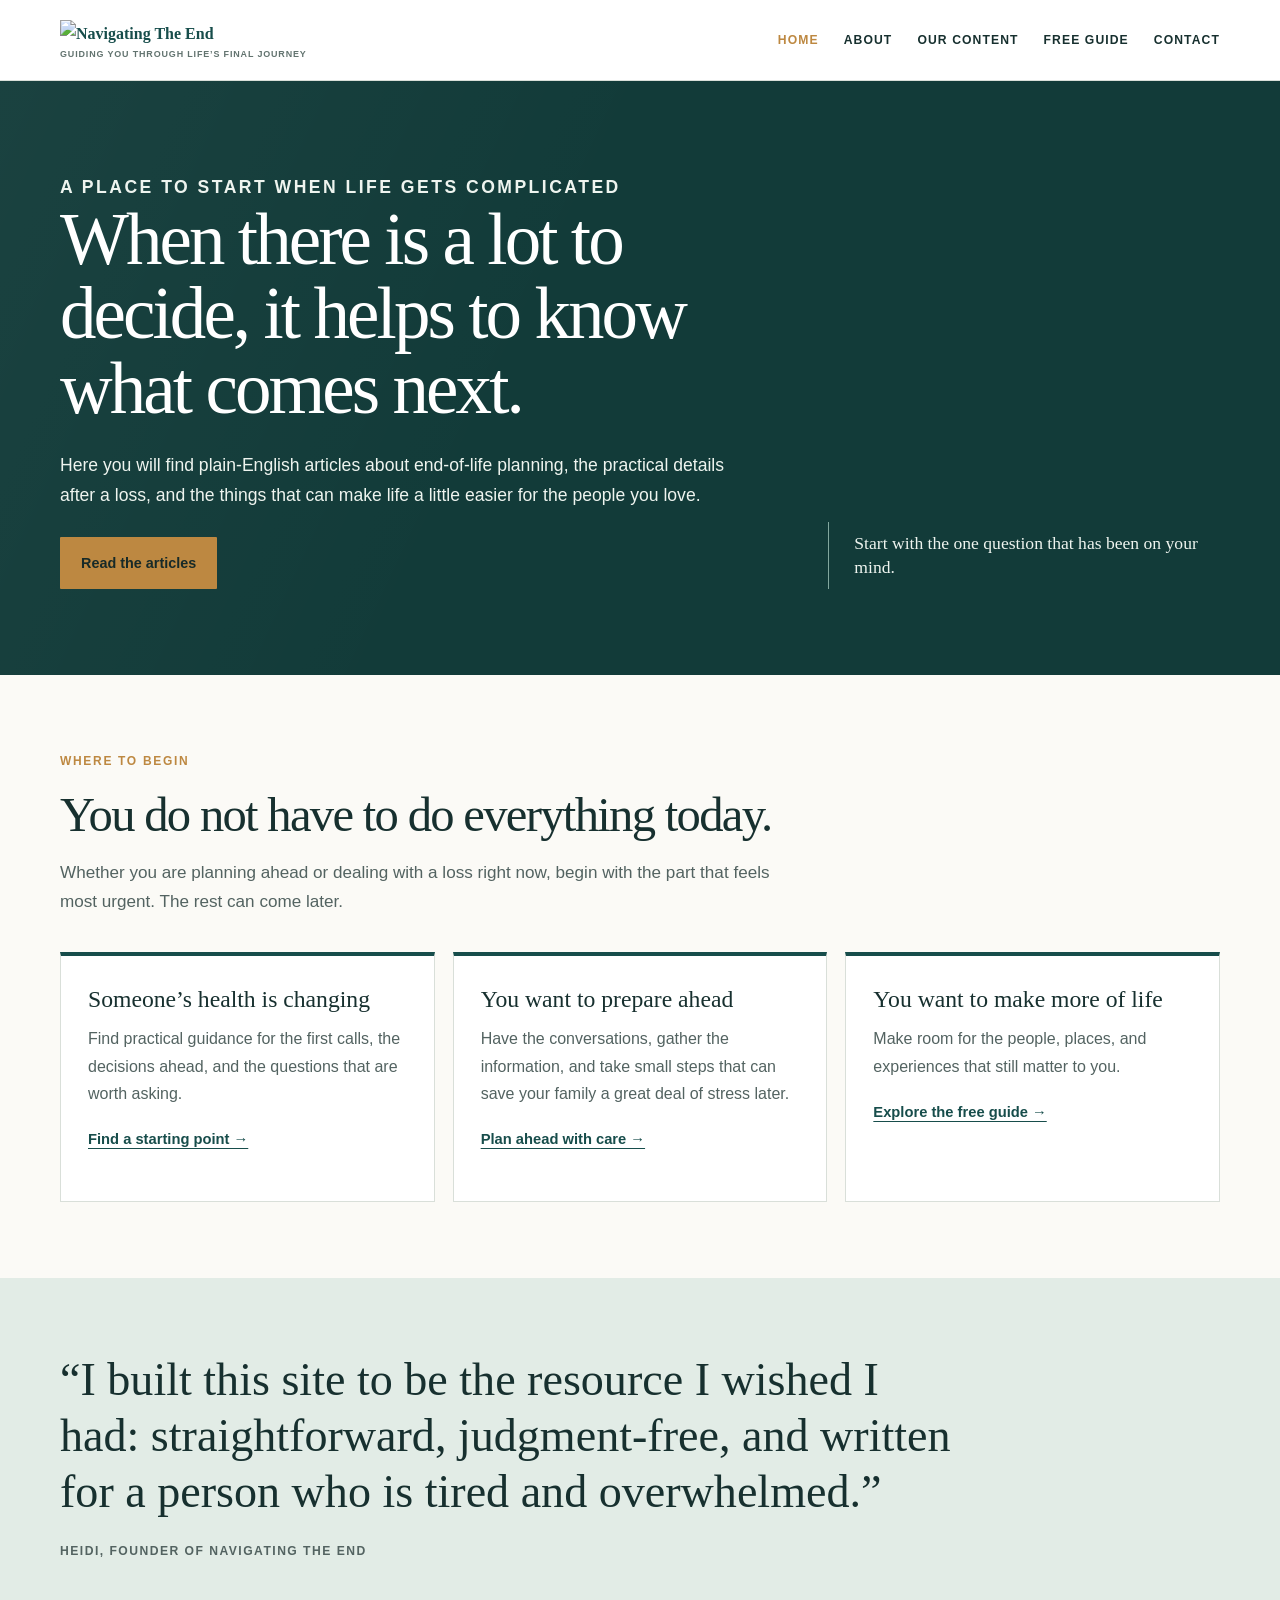
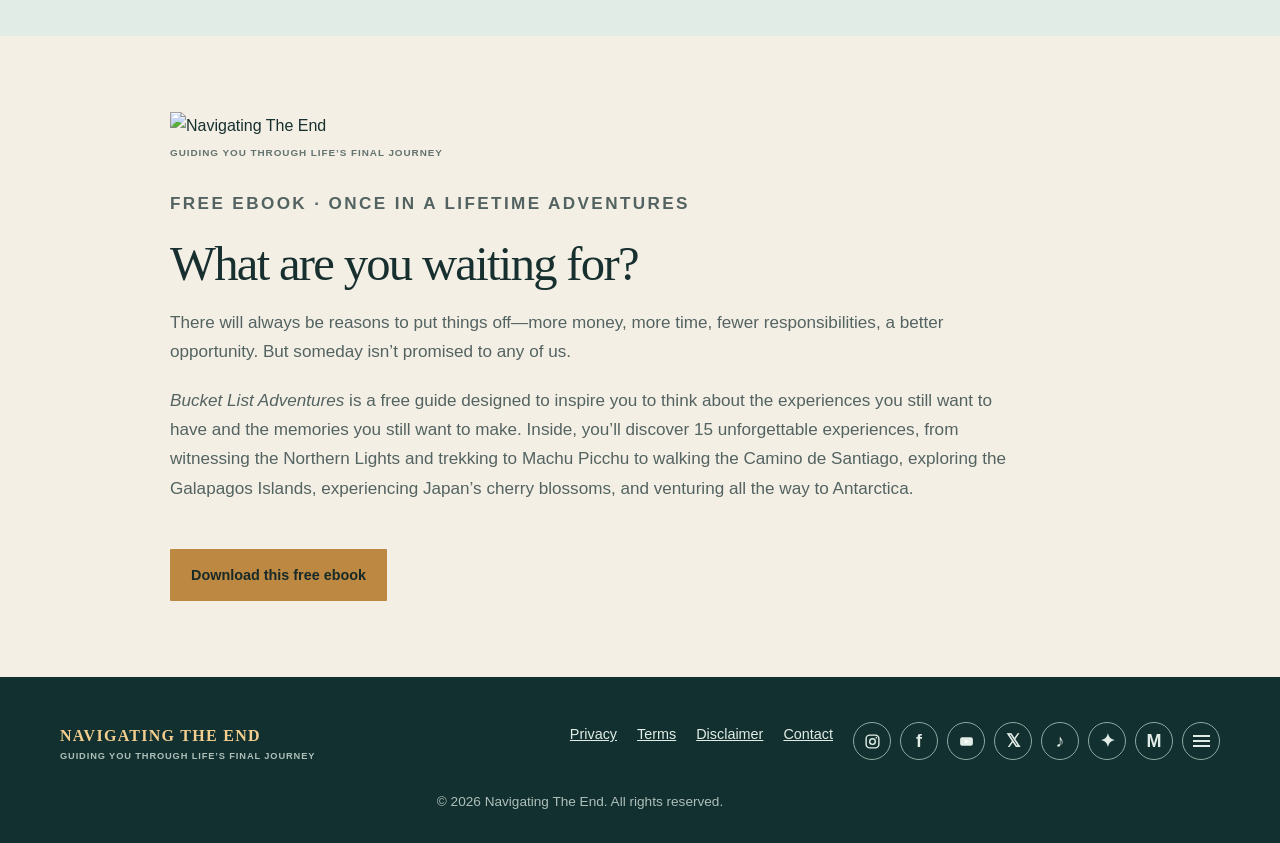
==== public/index.html @ 79384c03 "Add static website source files" ====
<!doctype html><html lang="en"><head><meta charset="utf-8"><meta name="viewport" content="width=device-width,initial-scale=1"><meta name="description" content="Clear, compassionate resources for end-of-life planning, life organization, and making the most of the time ahead."><title>Navigating The End | Clearer next steps</title><link rel="icon" type="image/svg+xml" href="data:image/svg+xml,%3Csvg xmlns='http://www.w3.org/2000/svg' viewBox='0 0 64 64'%3E%3Crect width='64' height='64' rx='12' fill='%23174d4b'/%3E%3Cpath d='M19 45V19h9l17 26V19' fill='none' stroke='%23f4ce8e' stroke-width='5'/%3E%3C/svg%3E"><link rel="stylesheet" href="style.css"></head><body><header class="site-header"><nav class="nav wrap" aria-label="Main navigation"><a class="brand" href="index.html">NAVIGATING THE END</a><div class="nav-links"><a aria-current="page" href="index.html">HOME</a><a href="about.html">ABOUT</a><a href="articles.html">OUR CONTENT</a><a href="guide.html">FREE GUIDE</a><a href="contact.html">CONTACT</a></div></nav></header><main><section class="hero"><div class="wrap hero-grid"><div><p class="eyebrow">A practical companion for difficult moments</p><h1>Clearer next steps when life feels overwhelming.</h1><p>Navigating The End offers plain-language resources for planning ahead, handling the practical details after a loss, and making the most of the life you have now.</p><a class="button" href="articles.html">Explore our resources</a></div><p class="hero-note">You do not have to figure it all out at once. Start with one next step.</p></div></section><section class="section"><div class="wrap"><p class="eyebrow">Start where you are</p><h2>Guidance for the questions nobody wants to need.</h2><p class="lead">From end-of-life arrangements and family conversations to simplifying your space and pursuing meaningful experiences, these resources are written for real life—not for experts.</p><div class="path-grid"><article class="path"><h3>When a death is near or has happened</h3><p>Understand the decisions, paperwork, timing, and questions that can make an already difficult moment feel more manageable.</p><a href="articles.html#funeral">Read practical guidance →</a></article><article class="path"><h3>Prepare with care</h3><p>Make room for important conversations, organize what matters, and reduce the burden on the people you love.</p><a href="about.html">Learn why preparation matters →</a></article><article class="path"><h3>Live the life ahead of you</h3><p>Make a bucket list that is about more than destinations: connection, curiosity, courage, and memories worth making.</p><a href="guide.html">Explore the free guide →</a></article></div></div></section><section class="quote"><div class="wrap"><blockquote>“Preparation is an act of love. It is one of the kindest things you can do for the people who will be left figuring things out.”</blockquote><cite>Navigating The End</cite></div></section><section class="section alt"><div class="wrap guide"><div class="guide-card"><span>Free ebook</span><strong>Once in a Lifetime Adventures</strong></div><div><p class="eyebrow">There is still time</p><h2>What are you waiting for?</h2><p>Bucket List Adventures is a free guide to the experiences you still want to have and the memories you still want to make—from big adventures to the smaller, deeply personal things that make you feel alive.</p><a class="button" href="guide.html">Discover the guide</a></div></div></section></main><footer class="site-footer"><div class="wrap footer-grid"><a class="brand" href="index.html" style="color:#f4ce8e">NAVIGATING THE END</a><div class="footer-links"><a href="privacy.html">Privacy Policy</a><a href="terms.html">Terms &amp; Conditions</a><a href="disclaimer.html">Disclaimer</a><a href="contact.html">Contact</a></div></div><div class="wrap copyright">© <span data-year></span> Navigating The End. All rights reserved.</div></footer><script src="script.js"></script></body></html>
---- public/style.css ----
:root{--ink:#17302f;--muted:#536361;--paper:#fbfaf6;--white:#fff;--line:#d9dfd9;--forest:#174d4b;--forest-deep:#123b39;--sage:#e2ece6;--gold:#bd8841;--sand:#f4efe5;--max:1160px}*{box-sizing:border-box}html{scroll-behavior:smooth}body{margin:0;background:var(--paper);color:var(--ink);font-family:Arial,Helvetica,sans-serif;font-size:16px;line-height:1.7}a{color:inherit}a:focus-visible,button:focus-visible{outline:3px solid var(--gold);outline-offset:3px}.wrap{width:min(var(--max),calc(100% - 48px));margin:auto}.site-header{position:sticky;top:0;z-index:10;background:rgba(255,255,255,.97);border-bottom:1px solid var(--line)}.nav{min-height:80px;display:flex;align-items:center;justify-content:space-between;gap:28px}.brand{text-decoration:none;font-family:Georgia,serif;font-size:1rem;font-weight:bold;letter-spacing:.08em;color:var(--forest)}.nav-links{display:flex;align-items:center;gap:25px;flex-wrap:wrap}.nav-links a{font-size:.76rem;font-weight:bold;letter-spacing:.09em;text-decoration:none}.nav-links a:hover,.nav-links a[aria-current=page]{color:var(--gold)}.hero{position:relative;padding:92px 0 86px;background:var(--forest-deep);color:#fff;overflow:hidden}.hero:before{position:absolute;inset:0;background:linear-gradient(115deg,rgba(255,255,255,.035),transparent 43%);content:""}.hero-grid{position:relative;display:grid;grid-template-columns:minmax(0,1.28fr) minmax(230px,.72fr);gap:72px;align-items:end}.eyebrow{margin:0 0 17px;color:var(--gold);font-size:.75rem;font-weight:bold;letter-spacing:.14em;text-transform:uppercase}.hero h1{max-width:810px;margin:0 0 25px;font:clamp(2.7rem,5.7vw,5.05rem)/1.02 Georgia,serif;letter-spacing:-.04em}.hero p{max-width:670px;margin:0;color:#eef4ef;font-size:1.1rem}.hero-note{max-width:315px;padding:10px 0 10px 25px;border-left:1px solid #82a79e;color:#f8faf6;font:1.32rem/1.35 Georgia,serif}.button{display:inline-flex;align-items:center;justify-content:center;margin-top:26px;padding:13px 20px;border:1px solid transparent;border-radius:1px;background:var(--gold);color:#172a28!important;font-size:.9rem;font-weight:bold;text-decoration:none}.button:hover{background:#d4a559}.section{padding:76px 0}.section.alt{background:var(--sand)}.section h2,.legal h1{margin:0 0 16px;font:clamp(2rem,3.8vw,3.18rem)/1.1 Georgia,serif;letter-spacing:-.035em}.lead{max-width:735px;margin:0 0 35px;color:var(--muted);font-size:1.07rem}.path-grid{display:grid;grid-template-columns:repeat(3,1fr);gap:18px}.path{min-height:250px;padding:29px 27px 26px;border:1px solid var(--line);border-top:4px solid var(--forest);background:var(--white)}.path h3{margin:0 0 12px;font:1.48rem/1.22 Georgia,serif}.path p{margin:0;color:var(--muted)}.path a{display:inline-block;margin-top:20px;color:var(--forest);font-size:.92rem;font-weight:bold;text-underline-offset:4px}.quote{padding:74px 0;background:var(--sage)}.quote blockquote{max-width:900px;margin:0;font:clamp(1.7rem,3.6vw,3rem)/1.22 Georgia,serif}.quote cite{display:block;margin-top:21px;color:var(--muted);font-size:.76rem;font-style:normal;font-weight:bold;letter-spacing:.12em;text-transform:uppercase}.guide{display:grid;grid-template-columns:minmax(260px,.72fr) minmax(0,1fr);gap:58px;align-items:stretch}.guide-card{display:flex;min-height:360px;padding:35px;color:#fff;background:var(--forest);flex-direction:column;justify-content:flex-end}.guide-card span{color:#f2cc8f;font-size:.74rem;font-weight:bold;letter-spacing:.13em;text-transform:uppercase}.guide-card strong{margin-top:13px;font:2.35rem/1.08 Georgia,serif}.guide p{margin:0 0 20px;color:var(--muted);font-size:1.03rem}.guide h2{margin-top:0}.page-head{padding:65px 0 54px;background:var(--sage)}.page-head h1{margin:0;font:clamp(2.7rem,5vw,4.3rem)/1 Georgia,serif;letter-spacing:-.04em}.page-head p{max-width:690px;margin:15px 0 0;color:#425955;font-size:1.06rem}.prose{max-width:800px}.prose h2{margin:51px 0 15px;font:2rem/1.15 Georgia,serif}.prose h3{margin:29px 0 9px;font:1.32rem/1.25 Georgia,serif}.prose p,.prose li{color:#334542}.prose ul{padding-left:23px}.note{margin:29px 0;padding:18px 21px;border-left:4px solid var(--gold);background:#fff8e9}.article-grid{display:grid;grid-template-columns:repeat(2,1fr);gap:18px}.article-card{display:flex;min-height:245px;padding:28px;border:1px solid var(--line);background:#fff;flex-direction:column}.article-card .tag{color:var(--forest);font-size:.72rem;font-weight:bold;letter-spacing:.12em;text-transform:uppercase}.article-card h2{margin:12px 0;font:1.68rem/1.16 Georgia,serif}.article-card p{margin:0;color:var(--muted)}.article-card a{margin-top:auto;padding-top:20px;color:var(--forest);font-size:.92rem;font-weight:bold}.article-full{margin-top:50px;padding-top:46px;border-top:1px solid var(--line)}.article-full:first-of-type{margin-top:0}.article-full h2{font:2.3rem/1.12 Georgia,serif}.article-full h3{font:1.48rem/1.2 Georgia,serif}.table-wrap{overflow:auto}.article-full table{width:100%;border-collapse:collapse;font-size:.92rem}.article-full th,.article-full td{padding:12px;border:1px solid var(--line);text-align:left;vertical-align:top}.article-full th{background:var(--sage)}.legal{max-width:850px}.legal h2{margin:39px 0 10px;font:1.7rem Georgia,serif}.legal h3{margin:26px 0 6px;font:1.1rem Arial,sans-serif}.last-updated{color:var(--muted);font-size:.82rem;font-weight:bold;letter-spacing:.09em;text-transform:uppercase}.contact-box{max-width:720px;padding:37px;border:1px solid var(--line);background:#fff}.site-footer{padding:45px 0 30px;background:#12302f;color:#e2ece6}.footer-grid{display:flex;align-items:flex-start;justify-content:space-between;gap:30px}.footer-links{display:flex;flex-wrap:wrap;gap:12px 20px}.footer-links a{color:#e2ece6;font-size:.9rem}.copyright{margin:27px 0 0;color:#aebfba;font-size:.85rem;text-align:center}@media(max-width:820px){.wrap{width:min(var(--max),calc(100% - 32px))}.site-header{position:static}.nav{min-height:unset;padding:15px 0;align-items:flex-start;flex-direction:column;gap:10px}.nav-links{gap:11px 17px}.hero{padding:66px 0}.hero-grid,.guide{grid-template-columns:1fr;gap:28px}.hero-note{max-width:none}.path-grid,.article-grid{grid-template-columns:1fr}.section{padding:57px 0}.guide-card{min-height:250px}.footer-grid{flex-direction:column}}
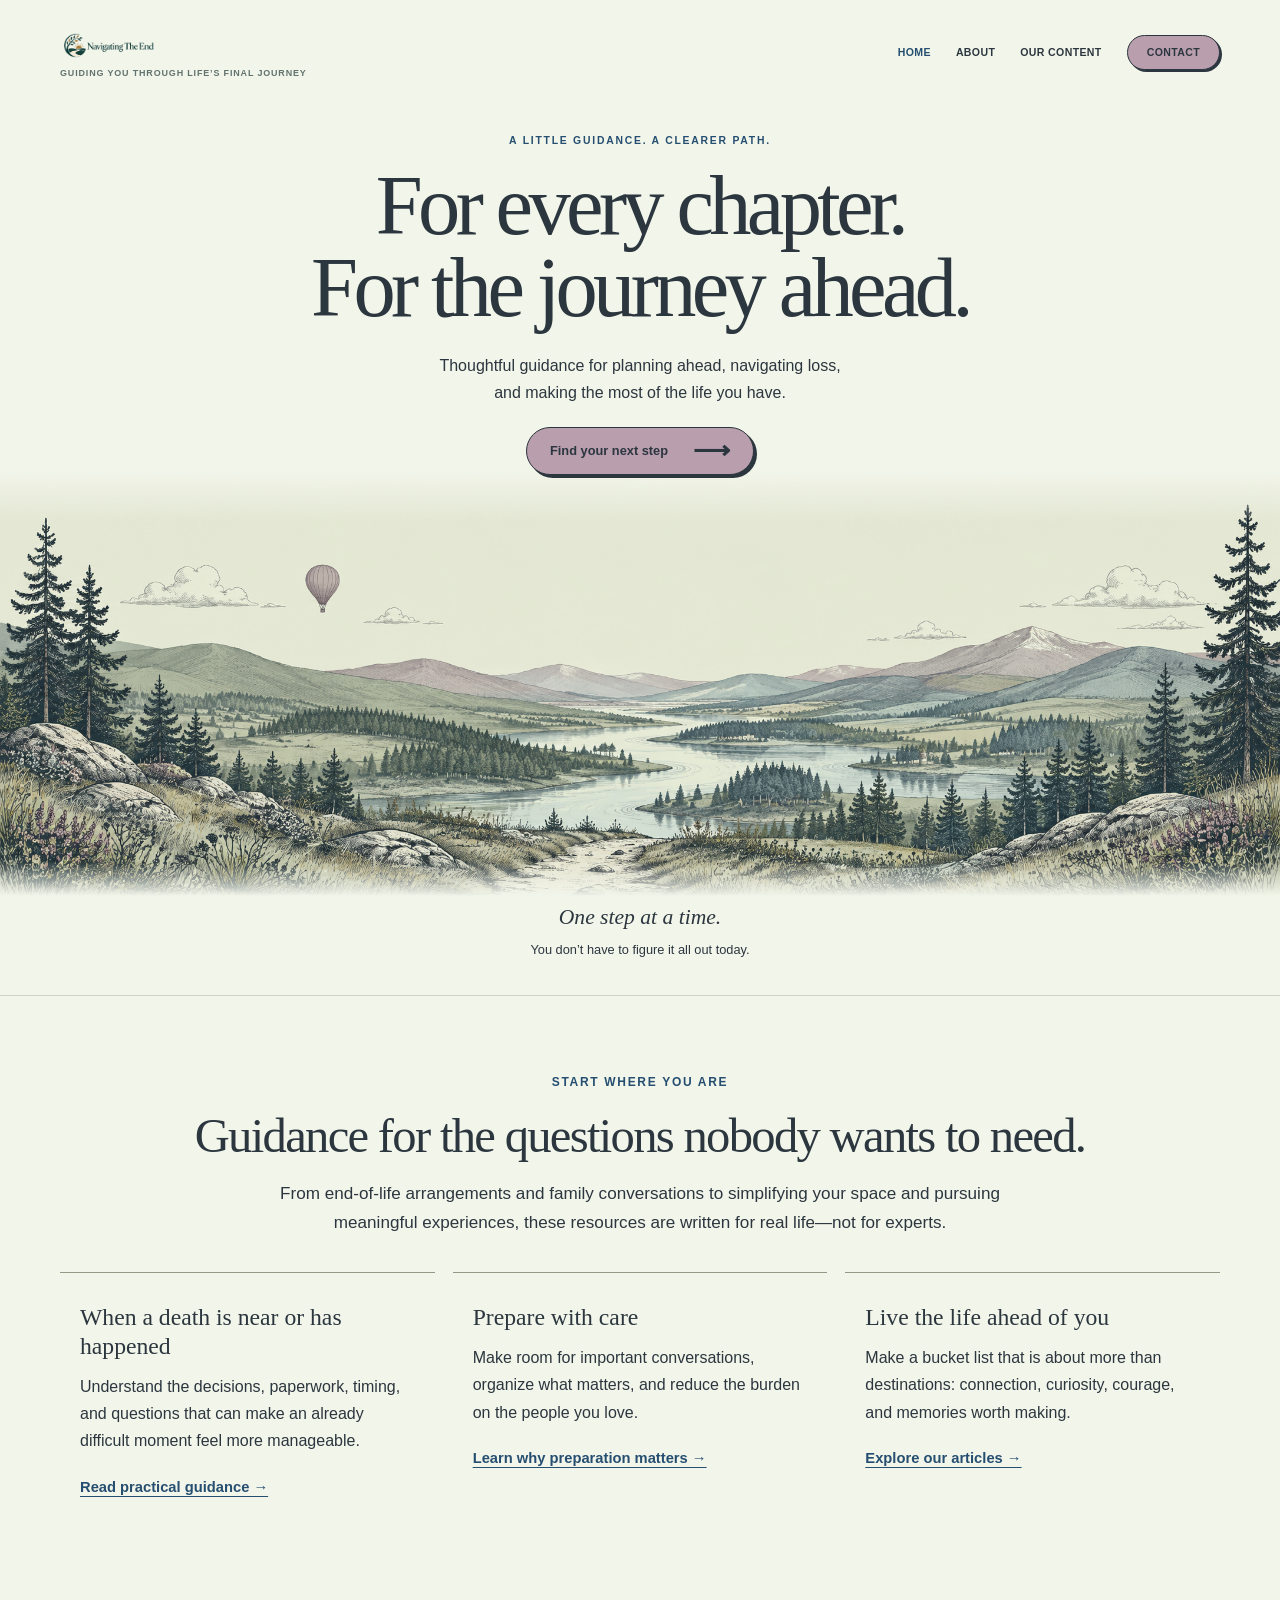
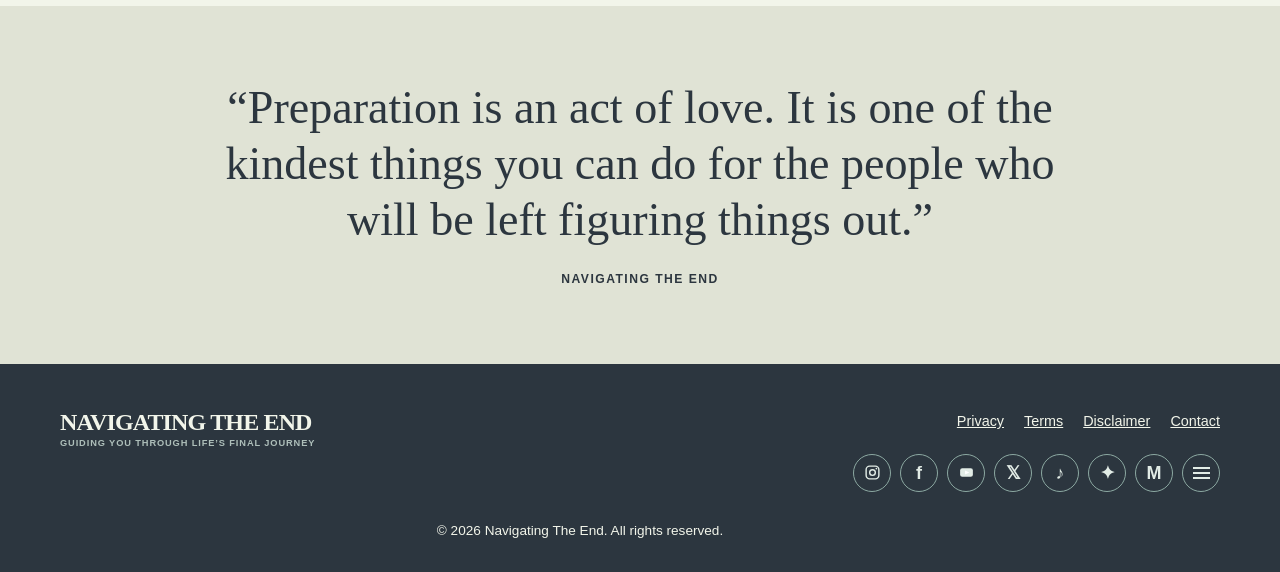
==== commit 3857bdd4: "Refresh site branding, illustrations, articles, and contact details" ====
--- a/public/index.html
+++ b/public/index.html
@@ -1 +1 @@
-<!doctype html><html lang="en"><head><meta charset="utf-8"><meta name="viewport" content="width=device-width,initial-scale=1"><meta name="description" content="Clear, compassionate resources for end-of-life planning, life organization, and making the most of the time ahead."><title>Navigating The End | Clearer next steps</title><link rel="icon" type="image/svg+xml" href="data:image/svg+xml,%3Csvg xmlns='http://www.w3.org/2000/svg' viewBox='0 0 64 64'%3E%3Crect width='64' height='64' rx='12' fill='%23174d4b'/%3E%3Cpath d='M19 45V19h9l17 26V19' fill='none' stroke='%23f4ce8e' stroke-width='5'/%3E%3C/svg%3E"><link rel="stylesheet" href="style.css"></head><body><header class="site-header"><nav class="nav wrap" aria-label="Main navigation"><a class="brand" href="index.html">NAVIGATING THE END</a><div class="nav-links"><a aria-current="page" href="index.html">HOME</a><a href="about.html">ABOUT</a><a href="articles.html">OUR CONTENT</a><a href="guide.html">FREE GUIDE</a><a href="contact.html">CONTACT</a></div></nav></header><main><section class="hero"><div class="wrap hero-grid"><div><p class="eyebrow">A practical companion for difficult moments</p><h1>Clearer next steps when life feels overwhelming.</h1><p>Navigating The End offers plain-language resources for planning ahead, handling the practical details after a loss, and making the most of the life you have now.</p><a class="button" href="articles.html">Explore our resources</a></div><p class="hero-note">You do not have to figure it all out at once. Start with one next step.</p></div></section><section class="section"><div class="wrap"><p class="eyebrow">Start where you are</p><h2>Guidance for the questions nobody wants to need.</h2><p class="lead">From end-of-life arrangements and family conversations to simplifying your space and pursuing meaningful experiences, these resources are written for real life—not for experts.</p><div class="path-grid"><article class="path"><h3>When a death is near or has happened</h3><p>Understand the decisions, paperwork, timing, and questions that can make an already difficult moment feel more manageable.</p><a href="articles.html#funeral">Read practical guidance →</a></article><article class="path"><h3>Prepare with care</h3><p>Make room for important conversations, organize what matters, and reduce the burden on the people you love.</p><a href="about.html">Learn why preparation matters →</a></article><article class="path"><h3>Live the life ahead of you</h3><p>Make a bucket list that is about more than destinations: connection, curiosity, courage, and memories worth making.</p><a href="guide.html">Explore the free guide →</a></article></div></div></section><section class="quote"><div class="wrap"><blockquote>“Preparation is an act of love. It is one of the kindest things you can do for the people who will be left figuring things out.”</blockquote><cite>Navigating The End</cite></div></section><section class="section alt"><div class="wrap guide"><div class="guide-card"><span>Free ebook</span><strong>Once in a Lifetime Adventures</strong></div><div><p class="eyebrow">There is still time</p><h2>What are you waiting for?</h2><p>Bucket List Adventures is a free guide to the experiences you still want to have and the memories you still want to make—from big adventures to the smaller, deeply personal things that make you feel alive.</p><a class="button" href="guide.html">Discover the guide</a></div></div></section></main><footer class="site-footer"><div class="wrap footer-grid"><a class="brand" href="index.html" style="color:#f4ce8e">NAVIGATING THE END</a><div class="footer-links"><a href="privacy.html">Privacy Policy</a><a href="terms.html">Terms &amp; Conditions</a><a href="disclaimer.html">Disclaimer</a><a href="contact.html">Contact</a></div></div><div class="wrap copyright">© <span data-year></span> Navigating The End. All rights reserved.</div></footer><script src="script.js"></script></body></html>
+<!doctype html><html lang="en"><head><meta charset="utf-8"><meta name="viewport" content="width=device-width,initial-scale=1"><meta name="description" content="Clear, compassionate resources for end-of-life planning, life organization, and making the most of the time ahead."><title>Navigating The End | Clearer next steps</title><link rel="icon" type="image/svg+xml" href="data:image/svg+xml,%3Csvg xmlns='http://www.w3.org/2000/svg' viewBox='0 0 64 64'%3E%3Crect width='64' height='64' rx='12' fill='%23254e70'/%3E%3Cpath d='M19 45V19h9l17 26V19' fill='none' stroke='%23f2f5ea' stroke-width='5'/%3E%3C/svg%3E"><link rel="stylesheet" href="style.css?v=landscape"></head><body class="home"><header class="site-header"><nav class="nav wrap" aria-label="Main navigation"><a class="brand" href="index.html"><span>Navigating the End</span><small>GUIDANCE FOR THE JOURNEY AHEAD</small></a><div class="nav-links"><a aria-current="page" href="index.html">HOME</a><a href="about.html">ABOUT</a><a href="articles.html">OUR CONTENT</a><a href="contact.html">CONTACT</a></div></nav></header><main><section class="journey-hero"><div class="journey-copy"><p class="eyebrow">A little guidance. A clearer path.</p><h1>For every chapter.<br>For the journey ahead.</h1><p>Thoughtful guidance for planning ahead, navigating loss,<br class="desktop-break"> and making the most of the life you have.</p><a class="button" href="articles.html">Find your next step <span aria-hidden="true">⟶</span></a></div><img class="journey-landscape" src="assets/journey-landscape.png" alt="An illustrated river winds through peaceful hills and pine trees beneath a small hot air balloon."><div class="journey-caption"><span>One step at a time.</span><p>You don’t have to figure it all out today.</p></div></section><section class="section"><div class="wrap"><p class="eyebrow">Start where you are</p><h2>Guidance for the questions nobody wants to need.</h2><p class="lead">From end-of-life arrangements and family conversations to simplifying your space and pursuing meaningful experiences, these resources are written for real life—not for experts.</p><div class="path-grid"><article class="path"><h3>When a death is near or has happened</h3><p>Understand the decisions, paperwork, timing, and questions that can make an already difficult moment feel more manageable.</p><a href="articles.html">Read practical guidance →</a></article><article class="path"><h3>Prepare with care</h3><p>Make room for important conversations, organize what matters, and reduce the burden on the people you love.</p><a href="about.html">Learn why preparation matters →</a></article><article class="path"><h3>Live the life ahead of you</h3><p>Make a bucket list that is about more than destinations: connection, curiosity, courage, and memories worth making.</p><a href="articles.html">Explore our articles →</a></article></div></div></section><section class="quote"><div class="wrap"><blockquote>“Preparation is an act of love. It is one of the kindest things you can do for the people who will be left figuring things out.”</blockquote><cite>Navigating The End</cite></div></section></main><footer class="site-footer"><div class="wrap footer-grid"><a class="brand" href="index.html" >NAVIGATING THE END</a><div class="footer-links"><a href="privacy.html">Privacy Policy</a><a href="terms.html">Terms &amp; Conditions</a><a href="disclaimer.html">Disclaimer</a><a href="contact.html">Contact</a></div></div><div class="wrap copyright">© <span data-year></span> Navigating The End. All rights reserved.</div></footer><script src="script.js"></script></body></html>
--- a/public/style.css
+++ b/public/style.css
@@ -1 +1,29 @@
-:root{--ink:#17302f;--muted:#536361;--paper:#fbfaf6;--white:#fff;--line:#d9dfd9;--forest:#174d4b;--forest-deep:#123b39;--sage:#e2ece6;--gold:#bd8841;--sand:#f4efe5;--max:1160px}*{box-sizing:border-box}html{scroll-behavior:smooth}body{margin:0;background:var(--paper);color:var(--ink);font-family:Arial,Helvetica,sans-serif;font-size:16px;line-height:1.7}a{color:inherit}a:focus-visible,button:focus-visible{outline:3px solid var(--gold);outline-offset:3px}.wrap{width:min(var(--max),calc(100% - 48px));margin:auto}.site-header{position:sticky;top:0;z-index:10;background:rgba(255,255,255,.97);border-bottom:1px solid var(--line)}.nav{min-height:80px;display:flex;align-items:center;justify-content:space-between;gap:28px}.brand{text-decoration:none;font-family:Georgia,serif;font-size:1rem;font-weight:bold;letter-spacing:.08em;color:var(--forest)}.nav-links{display:flex;align-items:center;gap:25px;flex-wrap:wrap}.nav-links a{font-size:.76rem;font-weight:bold;letter-spacing:.09em;text-decoration:none}.nav-links a:hover,.nav-links a[aria-current=page]{color:var(--gold)}.hero{position:relative;padding:92px 0 86px;background:var(--forest-deep);color:#fff;overflow:hidden}.hero:before{position:absolute;inset:0;background:linear-gradient(115deg,rgba(255,255,255,.035),transparent 43%);content:""}.hero-grid{position:relative;display:grid;grid-template-columns:minmax(0,1.28fr) minmax(230px,.72fr);gap:72px;align-items:end}.eyebrow{margin:0 0 17px;color:var(--gold);font-size:.75rem;font-weight:bold;letter-spacing:.14em;text-transform:uppercase}.hero h1{max-width:810px;margin:0 0 25px;font:clamp(2.7rem,5.7vw,5.05rem)/1.02 Georgia,serif;letter-spacing:-.04em}.hero p{max-width:670px;margin:0;color:#eef4ef;font-size:1.1rem}.hero-note{max-width:315px;padding:10px 0 10px 25px;border-left:1px solid #82a79e;color:#f8faf6;font:1.32rem/1.35 Georgia,serif}.button{display:inline-flex;align-items:center;justify-content:center;margin-top:26px;padding:13px 20px;border:1px solid transparent;border-radius:1px;background:var(--gold);color:#172a28!important;font-size:.9rem;font-weight:bold;text-decoration:none}.button:hover{background:#d4a559}.section{padding:76px 0}.section.alt{background:var(--sand)}.section h2,.legal h1{margin:0 0 16px;font:clamp(2rem,3.8vw,3.18rem)/1.1 Georgia,serif;letter-spacing:-.035em}.lead{max-width:735px;margin:0 0 35px;color:var(--muted);font-size:1.07rem}.path-grid{display:grid;grid-template-columns:repeat(3,1fr);gap:18px}.path{min-height:250px;padding:29px 27px 26px;border:1px solid var(--line);border-top:4px solid var(--forest);background:var(--white)}.path h3{margin:0 0 12px;font:1.48rem/1.22 Georgia,serif}.path p{margin:0;color:var(--muted)}.path a{display:inline-block;margin-top:20px;color:var(--forest);font-size:.92rem;font-weight:bold;text-underline-offset:4px}.quote{padding:74px 0;background:var(--sage)}.quote blockquote{max-width:900px;margin:0;font:clamp(1.7rem,3.6vw,3rem)/1.22 Georgia,serif}.quote cite{display:block;margin-top:21px;color:var(--muted);font-size:.76rem;font-style:normal;font-weight:bold;letter-spacing:.12em;text-transform:uppercase}.guide{display:grid;grid-template-columns:minmax(260px,.72fr) minmax(0,1fr);gap:58px;align-items:stretch}.guide-card{display:flex;min-height:360px;padding:35px;color:#fff;background:var(--forest);flex-direction:column;justify-content:flex-end}.guide-card span{color:#f2cc8f;font-size:.74rem;font-weight:bold;letter-spacing:.13em;text-transform:uppercase}.guide-card strong{margin-top:13px;font:2.35rem/1.08 Georgia,serif}.guide p{margin:0 0 20px;color:var(--muted);font-size:1.03rem}.guide h2{margin-top:0}.page-head{padding:65px 0 54px;background:var(--sage)}.page-head h1{margin:0;font:clamp(2.7rem,5vw,4.3rem)/1 Georgia,serif;letter-spacing:-.04em}.page-head p{max-width:690px;margin:15px 0 0;color:#425955;font-size:1.06rem}.prose{max-width:800px}.prose h2{margin:51px 0 15px;font:2rem/1.15 Georgia,serif}.prose h3{margin:29px 0 9px;font:1.32rem/1.25 Georgia,serif}.prose p,.prose li{color:#334542}.prose ul{padding-left:23px}.note{margin:29px 0;padding:18px 21px;border-left:4px solid var(--gold);background:#fff8e9}.article-grid{display:grid;grid-template-columns:repeat(2,1fr);gap:18px}.article-card{display:flex;min-height:245px;padding:28px;border:1px solid var(--line);background:#fff;flex-direction:column}.article-card .tag{color:var(--forest);font-size:.72rem;font-weight:bold;letter-spacing:.12em;text-transform:uppercase}.article-card h2{margin:12px 0;font:1.68rem/1.16 Georgia,serif}.article-card p{margin:0;color:var(--muted)}.article-card a{margin-top:auto;padding-top:20px;color:var(--forest);font-size:.92rem;font-weight:bold}.article-full{margin-top:50px;padding-top:46px;border-top:1px solid var(--line)}.article-full:first-of-type{margin-top:0}.article-full h2{font:2.3rem/1.12 Georgia,serif}.article-full h3{font:1.48rem/1.2 Georgia,serif}.table-wrap{overflow:auto}.article-full table{width:100%;border-collapse:collapse;font-size:.92rem}.article-full th,.article-full td{padding:12px;border:1px solid var(--line);text-align:left;vertical-align:top}.article-full th{background:var(--sage)}.legal{max-width:850px}.legal h2{margin:39px 0 10px;font:1.7rem Georgia,serif}.legal h3{margin:26px 0 6px;font:1.1rem Arial,sans-serif}.last-updated{color:var(--muted);font-size:.82rem;font-weight:bold;letter-spacing:.09em;text-transform:uppercase}.contact-box{max-width:720px;padding:37px;border:1px solid var(--line);background:#fff}.site-footer{padding:45px 0 30px;background:#12302f;color:#e2ece6}.footer-grid{display:flex;align-items:flex-start;justify-content:space-between;gap:30px}.footer-links{display:flex;flex-wrap:wrap;gap:12px 20px}.footer-links a{color:#e2ece6;font-size:.9rem}.copyright{margin:27px 0 0;color:#aebfba;font-size:.85rem;text-align:center}@media(max-width:820px){.wrap{width:min(var(--max),calc(100% - 32px))}.site-header{position:static}.nav{min-height:unset;padding:15px 0;align-items:flex-start;flex-direction:column;gap:10px}.nav-links{gap:11px 17px}.hero{padding:66px 0}.hero-grid,.guide{grid-template-columns:1fr;gap:28px}.hero-note{max-width:none}.path-grid,.article-grid{grid-template-columns:1fr}.section{padding:57px 0}.guide-card{min-height:250px}.footer-grid{flex-direction:column}}
+:root{--ink:#2c363f;--muted:#2c363f;--paper:#f2f5ea;--white:#fff;--line:#959a84;--forest:#254e70;--forest-deep:#254e70;--sage:#f2f5ea;--gold:#b99ead;--sand:#f2f5ea;--max:1160px}*{box-sizing:border-box}html{scroll-behavior:smooth}body{margin:0;background:var(--paper);color:var(--ink);font-family:Arial,Helvetica,sans-serif;font-size:16px;line-height:1.7}a{color:inherit}a:focus-visible,button:focus-visible{outline:3px solid var(--gold);outline-offset:3px}.wrap{width:min(var(--max),calc(100% - 48px));margin:auto}.site-header{position:sticky;top:0;z-index:10;background:rgba(255,255,255,.97);border-bottom:1px solid var(--line)}.nav{min-height:80px;display:flex;align-items:center;justify-content:space-between;gap:28px}.brand{text-decoration:none;font-family:Georgia,serif;font-size:1rem;font-weight:bold;letter-spacing:.08em;color:var(--forest)}.nav-links{display:flex;align-items:center;gap:25px;flex-wrap:wrap}.nav-links a{font-size:.76rem;font-weight:bold;letter-spacing:.09em;text-decoration:none}.nav-links a:hover,.nav-links a[aria-current=page]{color:var(--gold)}.hero{position:relative;padding:92px 0 86px;background:var(--forest-deep);color:#fff;overflow:hidden}.hero:before{position:absolute;inset:0;background:linear-gradient(115deg,rgba(255,255,255,.035),transparent 43%);content:""}.hero-grid{position:relative;display:grid;grid-template-columns:minmax(0,1.28fr) minmax(230px,.72fr);gap:72px;align-items:end}.eyebrow{margin:0 0 17px;color:var(--gold);font-size:.75rem;font-weight:bold;letter-spacing:.14em;text-transform:uppercase}.hero h1{max-width:810px;margin:0 0 25px;font:clamp(2.7rem,5.7vw,5.05rem)/1.02 Georgia,serif;letter-spacing:-.04em}.hero p{max-width:670px;margin:0;color:#f2f5ea;font-size:1.1rem}.hero-note{max-width:315px;padding:10px 0 10px 25px;border-left:1px solid #b99ead;color:#f2f5ea;font:1.32rem/1.35 Georgia,serif}.button{display:inline-flex;align-items:center;justify-content:center;margin-top:26px;padding:13px 20px;border:1px solid transparent;border-radius:1px;background:var(--gold);color:#2c363f!important;font-size:.9rem;font-weight:bold;text-decoration:none}.button:hover{background:#f2f5ea}.section{padding:76px 0}.section.alt{background:var(--sand)}.section h2,.legal h1{margin:0 0 16px;font:clamp(2rem,3.8vw,3.18rem)/1.1 Georgia,serif;letter-spacing:-.035em}.lead{max-width:735px;margin:0 0 35px;color:var(--muted);font-size:1.07rem}.path-grid{display:grid;grid-template-columns:repeat(3,1fr);gap:18px}.path{min-height:250px;padding:29px 27px 26px;border:1px solid var(--line);border-top:4px solid var(--forest);background:var(--white)}.path h3{margin:0 0 12px;font:1.48rem/1.22 Georgia,serif}.path p{margin:0;color:var(--muted)}.path a{display:inline-block;margin-top:20px;color:var(--forest);font-size:.92rem;font-weight:bold;text-underline-offset:4px}.quote{padding:74px 0;background:var(--sage)}.quote blockquote{max-width:900px;margin:0;font:clamp(1.7rem,3.6vw,3rem)/1.22 Georgia,serif}.quote cite{display:block;margin-top:21px;color:var(--muted);font-size:.76rem;font-style:normal;font-weight:bold;letter-spacing:.12em;text-transform:uppercase}.guide{display:grid;grid-template-columns:minmax(260px,.72fr) minmax(0,1fr);gap:58px;align-items:stretch}.guide-card{display:flex;min-height:360px;padding:35px;color:#fff;background:var(--forest);flex-direction:column;justify-content:flex-end}.guide-card span{color:#f2f5ea;font-size:.74rem;font-weight:bold;letter-spacing:.13em;text-transform:uppercase}.guide-card strong{margin-top:13px;font:2.35rem/1.08 Georgia,serif}.guide p{margin:0 0 20px;color:var(--muted);font-size:1.03rem}.guide h2{margin-top:0}.page-head{padding:65px 0 54px;background:var(--sage)}.page-head h1{margin:0;font:clamp(2.7rem,5vw,4.3rem)/1 Georgia,serif;letter-spacing:-.04em}.page-head p{max-width:690px;margin:15px 0 0;color:#2c363f;font-size:1.06rem}.prose{max-width:800px}.prose h2{margin:51px 0 15px;font:2rem/1.15 Georgia,serif}.prose h3{margin:29px 0 9px;font:1.32rem/1.25 Georgia,serif}.prose p,.prose li{color:#2c363f}.prose ul{padding-left:23px}.note{margin:29px 0;padding:18px 21px;border-left:4px solid var(--gold);background:#f2f5ea}.article-grid{display:grid;grid-template-columns:repeat(2,1fr);gap:18px}.article-card{display:flex;min-height:245px;padding:28px;border:1px solid var(--line);background:#fff;flex-direction:column}.article-card .tag{color:var(--forest);font-size:.72rem;font-weight:bold;letter-spacing:.12em;text-transform:uppercase}.article-card h2{margin:12px 0;font:1.68rem/1.16 Georgia,serif}.article-card p{margin:0;color:var(--muted)}.article-card a{margin-top:auto;padding-top:20px;color:var(--forest);font-size:.92rem;font-weight:bold}.article-full{margin-top:50px;padding-top:46px;border-top:1px solid var(--line)}.article-full:first-of-type{margin-top:0}.article-full h2{font:2.3rem/1.12 Georgia,serif}.article-full h3{font:1.48rem/1.2 Georgia,serif}.table-wrap{overflow:auto}.article-full table{width:100%;border-collapse:collapse;font-size:.92rem}.article-full th,.article-full td{padding:12px;border:1px solid var(--line);text-align:left;vertical-align:top}.article-full th{background:var(--sage)}.legal{max-width:850px}.legal h2{margin:39px 0 10px;font:1.7rem Georgia,serif}.legal h3{margin:26px 0 6px;font:1.1rem Arial,sans-serif}.last-updated{color:var(--muted);font-size:.82rem;font-weight:bold;letter-spacing:.09em;text-transform:uppercase}.contact-box{max-width:720px;padding:37px;border:1px solid var(--line);background:#fff}.site-footer{padding:45px 0 30px;background:#2c363f;color:#f2f5ea}.footer-grid{display:flex;align-items:flex-start;justify-content:space-between;gap:30px}.footer-links{display:flex;flex-wrap:wrap;gap:12px 20px}.footer-links a{color:#f2f5ea;font-size:.9rem}.copyright{margin:27px 0 0;color:#f2f5ea;font-size:.85rem;text-align:center}@media(max-width:820px){.wrap{width:min(var(--max),calc(100% - 32px))}.site-header{position:static}.nav{min-height:unset;padding:15px 0;align-items:flex-start;flex-direction:column;gap:10px}.nav-links{gap:11px 17px}.hero{padding:66px 0}.hero-grid,.guide{grid-template-columns:1fr;gap:28px}.hero-note{max-width:none}.path-grid,.article-grid{grid-template-columns:1fr}.section{padding:57px 0}.guide-card{min-height:250px}.footer-grid{flex-direction:column}}
+
+/* Brand palette: cream #F2F5EA, mauve #B99EAD, sage #959A84, blue #254E70, charcoal #2C363F. */
+.site-header{background:var(--paper)}
+.eyebrow,.nav-links a:hover,.nav-links a[aria-current=page]{color:var(--forest)}
+.hero .eyebrow{color:var(--paper)}
+.button{background:var(--paper);color:var(--forest)!important;border-color:var(--forest)}
+.button:hover{background:var(--forest);color:var(--paper)!important}
+.hero .button{border-color:var(--paper)}
+.hero .button:hover{background:var(--paper);color:var(--forest)!important;box-shadow:0 0 0 3px var(--gold)}
+.quote,.page-head{background:#959a84}
+.path{border-top-color:var(--gold)}
+.guide-card{border-top:8px solid var(--gold)}
+.site-footer .brand{color:var(--paper)}
+
+/* Illustrated home page */
+.home{background:#f2f5ea}.home .site-header{position:relative;border:0;background:#f2f5ea}.home .nav{min-height:105px;max-width:1320px}.home .brand{letter-spacing:-.035em;font-size:1.5rem;line-height:1.1}.home .brand small{display:block;margin-top:8px;font:8px/1.3 Arial,sans-serif;letter-spacing:.17em}.home .nav-links a{font-size:.66rem;letter-spacing:.035em}.home .nav-links a:last-child{background:#b99ead;border:1px solid #2c363f;border-radius:30px;padding:8px 19px;color:#2c363f;box-shadow:2px 2px 0 #2c363f}.journey-hero{position:relative;text-align:center;overflow:hidden;padding-top:27px}.journey-copy{position:relative;z-index:1;padding:0 24px}.journey-copy .eyebrow{font-size:.65rem;letter-spacing:.17em;margin-bottom:15px}.journey-copy h1{font:clamp(3rem,6.6vw,6.25rem)/.98 Georgia,serif;letter-spacing:-.055em;font-weight:400;margin:0 auto 23px;color:#2c363f}.journey-copy>p:not(.eyebrow){font-size:1rem;line-height:1.65;margin:0;color:#2c363f}.home .button{border-radius:30px;padding:10px 23px;background:#b99ead;color:#2c363f!important;border:1px solid #2c363f;box-shadow:3px 3px 0 #2c363f;font-size:.8rem;margin-top:21px;gap:25px;transition:transform .2s,box-shadow .2s}.home .button:hover{transform:translateY(-2px);box-shadow:4px 5px 0 #2c363f}.home .button span{font-size:1.6rem;line-height:1}.journey-landscape{display:block;width:100%;height:auto;margin-top:-5px;mix-blend-mode:multiply}.journey-caption{padding:9px 24px 34px}.journey-caption span{font:italic 1.35rem Georgia,serif}.journey-caption p{font-size:.8rem;margin:7px 0 0}.home .section{border-top:1px solid #959a8460}.home .section>.wrap>.eyebrow,.home .section>.wrap>h2,.home .section>.wrap>.lead{text-align:center;margin-left:auto;margin-right:auto}.home .path{background:transparent;border:0;border-top:1px solid #959a84;padding:30px 20px}.home .quote{background:#959a8433;text-align:center}.home .quote blockquote{margin:auto}.home .guide-card{background:#254e70;border-radius:120px 120px 3px 3px;border-top:0}.home .site-footer{background:#2c363f}
+@media(max-width:820px){.home .nav{padding:22px 0;align-items:center;gap:22px}.home .nav-links{justify-content:center;gap:12px}.journey-hero{padding-top:24px}.journey-copy h1{font-size:clamp(2.8rem,9vw,4.4rem)}.journey-landscape{width:150%;max-width:none;margin-left:-25%;margin-top:15px}.journey-caption{padding-top:20px}.desktop-break{display:none}.home .brand{text-align:center}}
+.home .journey-landscape{mask-image:linear-gradient(to bottom,transparent 0%,#000 12%,#000 92%,transparent 100%);-webkit-mask-image:linear-gradient(to bottom,transparent 0%,#000 12%,#000 92%,transparent 100%)}
+
+.back-link,.article-back a{color:var(--forest);font-size:.9rem;text-underline-offset:4px}.article-detail{padding-top:30px}.article-detail h1{font:clamp(2.3rem,5vw,3.7rem)/1.08 Georgia,serif;letter-spacing:-.035em;margin:0 0 30px}.article-detail h2{font:1.8rem/1.2 Georgia,serif;margin:38px 0 14px}.article-detail table{width:100%;border-collapse:collapse;font-size:.92rem}.article-detail th,.article-detail td{padding:12px;border:1px solid var(--line);text-align:left;vertical-align:top}.article-detail th{background:var(--sage)}.article-back{margin-top:45px;padding-top:25px;border-top:1px solid var(--line)}
+
+.article-illustration{margin:0 0 32px}.article-illustration img{display:block;width:100%;height:auto;border-radius:3px}
+
+/* Footer navigation above a separate, right-aligned social row. */
+.site-footer .footer-links{display:flex;flex-wrap:wrap;justify-content:flex-end;margin-left:auto}
+.site-footer .footer-links .footer-social{display:flex;flex-basis:100%;width:100%;justify-content:flex-end;margin-top:8px}
+.site-footer .footer-social .social-icons{justify-content:flex-end}
+@media(max-width:820px){.site-footer .footer-links{width:100%;justify-content:flex-end;margin-left:auto}}
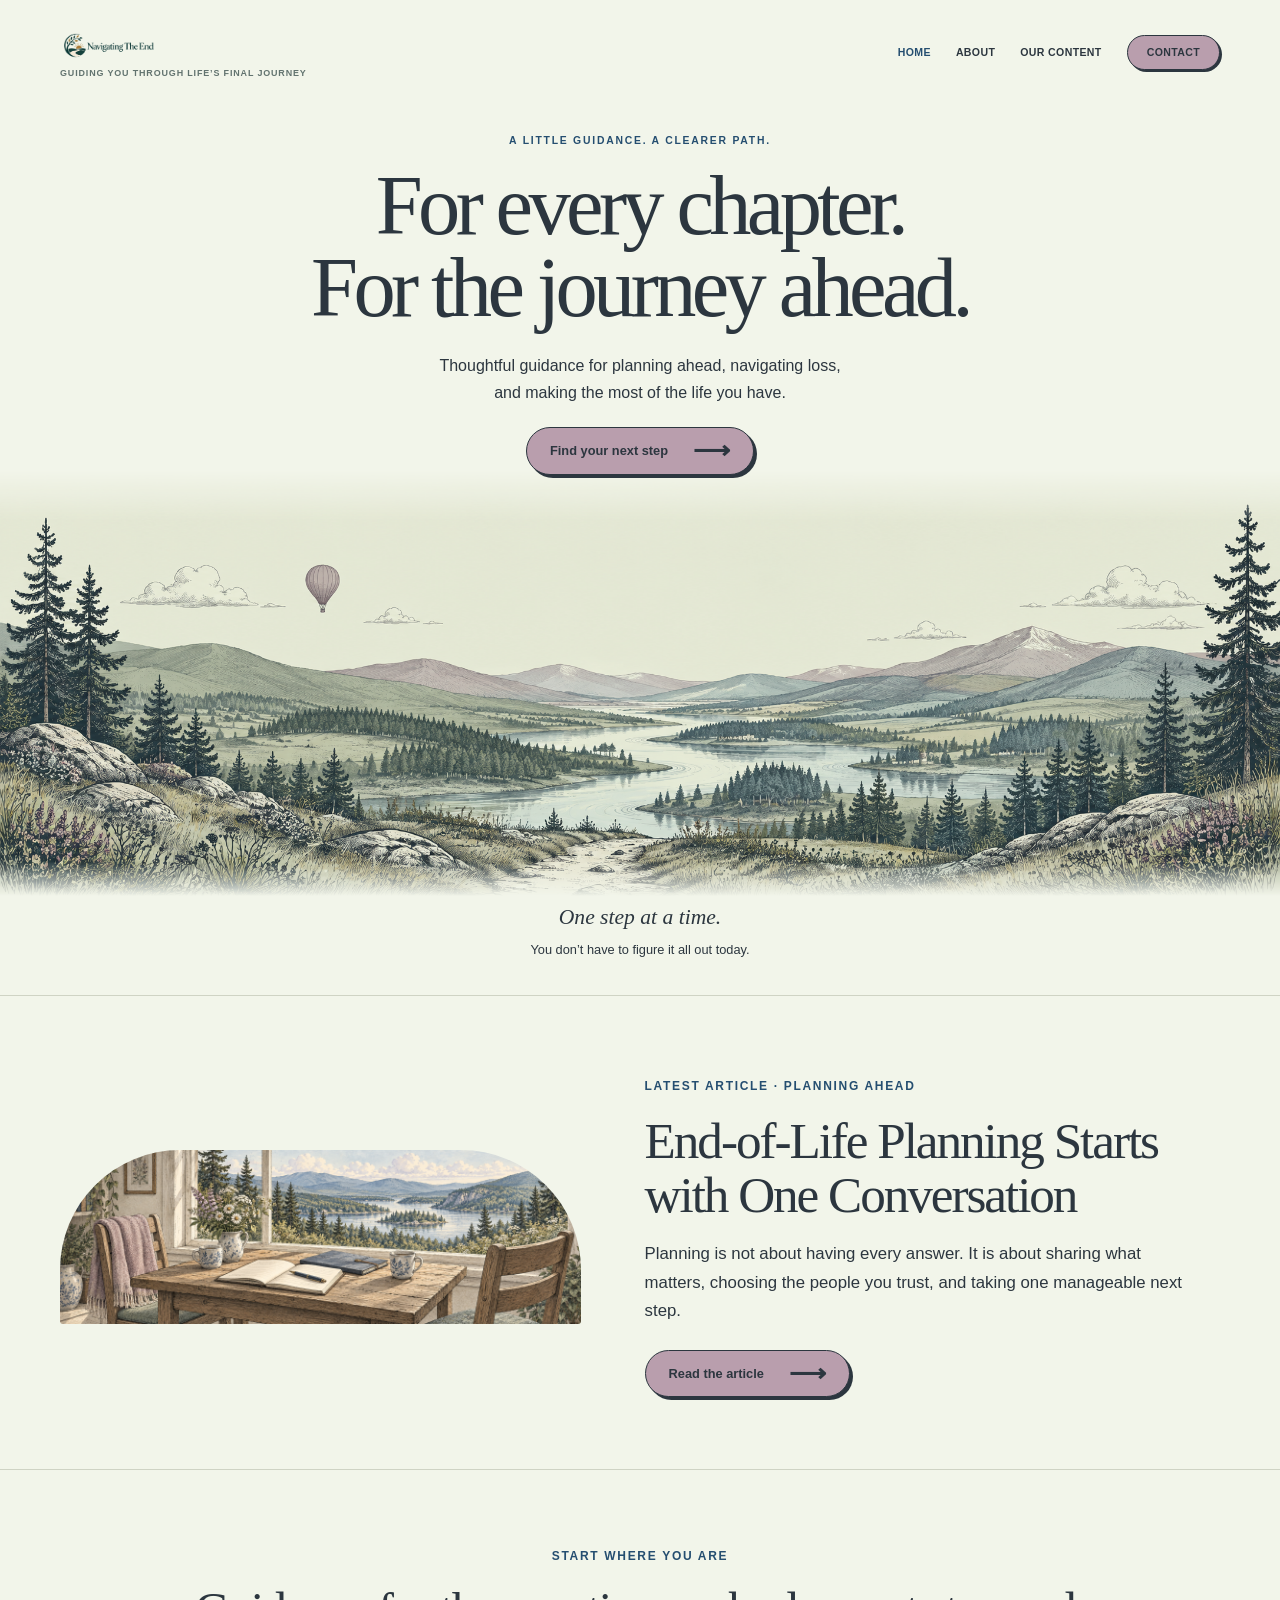
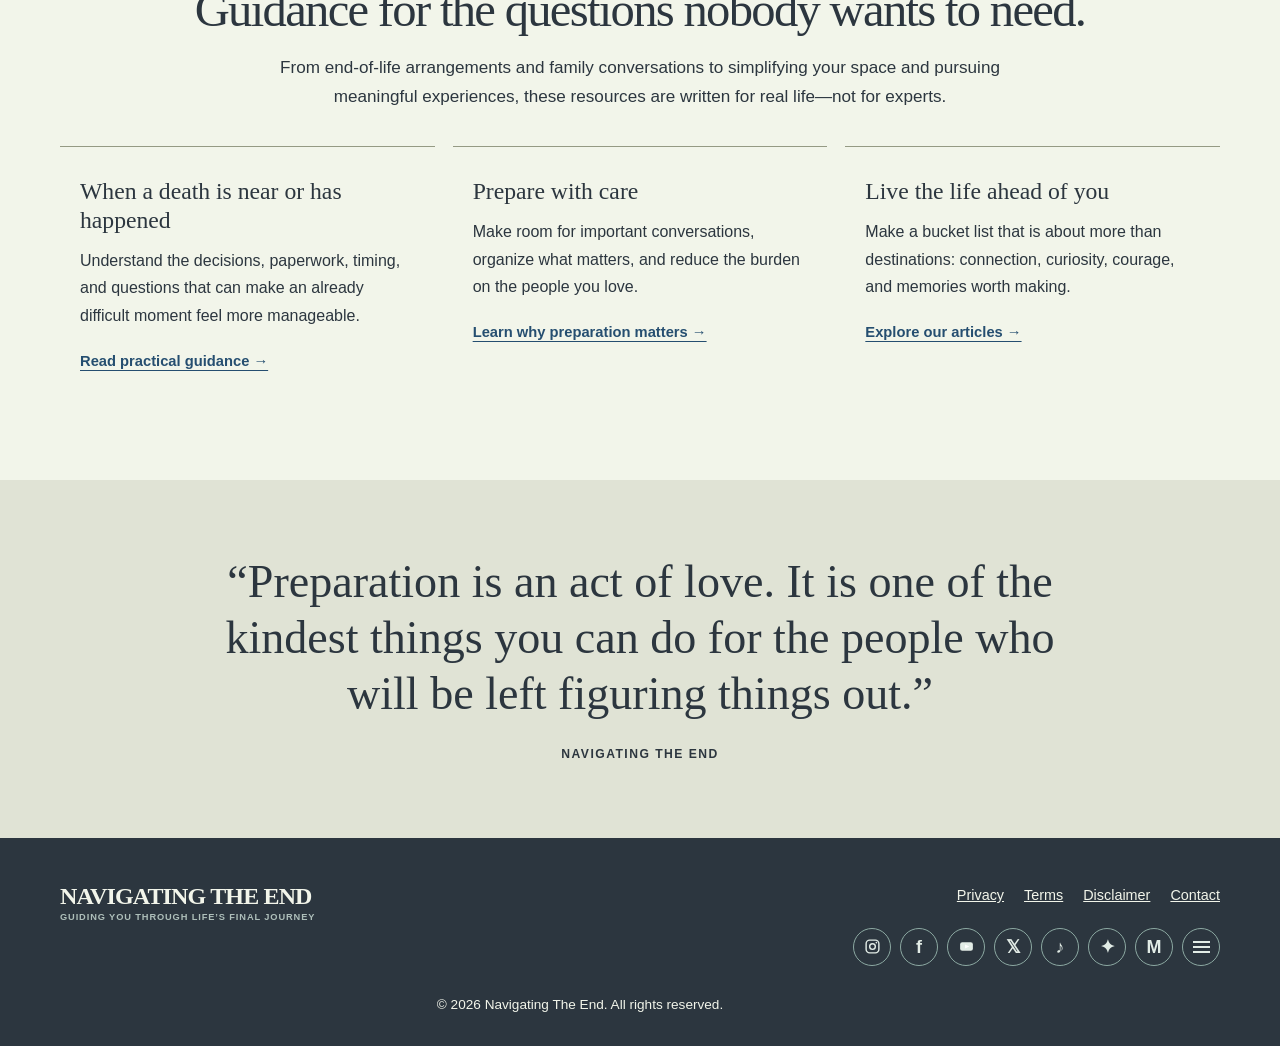
==== commit 203fbfaa: "Publish end-of-life planning article Add the article, supplied cover image, content listing, and hom" ====
--- a/public/index.html
+++ b/public/index.html
@@ -1 +1 @@
-<!doctype html><html lang="en"><head><meta charset="utf-8"><meta name="viewport" content="width=device-width,initial-scale=1"><meta name="description" content="Clear, compassionate resources for end-of-life planning, life organization, and making the most of the time ahead."><title>Navigating The End | Clearer next steps</title><link rel="icon" type="image/svg+xml" href="data:image/svg+xml,%3Csvg xmlns='http://www.w3.org/2000/svg' viewBox='0 0 64 64'%3E%3Crect width='64' height='64' rx='12' fill='%23254e70'/%3E%3Cpath d='M19 45V19h9l17 26V19' fill='none' stroke='%23f2f5ea' stroke-width='5'/%3E%3C/svg%3E"><link rel="stylesheet" href="style.css?v=landscape"></head><body class="home"><header class="site-header"><nav class="nav wrap" aria-label="Main navigation"><a class="brand" href="index.html"><span>Navigating the End</span><small>GUIDANCE FOR THE JOURNEY AHEAD</small></a><div class="nav-links"><a aria-current="page" href="index.html">HOME</a><a href="about.html">ABOUT</a><a href="articles.html">OUR CONTENT</a><a href="contact.html">CONTACT</a></div></nav></header><main><section class="journey-hero"><div class="journey-copy"><p class="eyebrow">A little guidance. A clearer path.</p><h1>For every chapter.<br>For the journey ahead.</h1><p>Thoughtful guidance for planning ahead, navigating loss,<br class="desktop-break"> and making the most of the life you have.</p><a class="button" href="articles.html">Find your next step <span aria-hidden="true">⟶</span></a></div><img class="journey-landscape" src="assets/journey-landscape.png" alt="An illustrated river winds through peaceful hills and pine trees beneath a small hot air balloon."><div class="journey-caption"><span>One step at a time.</span><p>You don’t have to figure it all out today.</p></div></section><section class="section"><div class="wrap"><p class="eyebrow">Start where you are</p><h2>Guidance for the questions nobody wants to need.</h2><p class="lead">From end-of-life arrangements and family conversations to simplifying your space and pursuing meaningful experiences, these resources are written for real life—not for experts.</p><div class="path-grid"><article class="path"><h3>When a death is near or has happened</h3><p>Understand the decisions, paperwork, timing, and questions that can make an already difficult moment feel more manageable.</p><a href="articles.html">Read practical guidance →</a></article><article class="path"><h3>Prepare with care</h3><p>Make room for important conversations, organize what matters, and reduce the burden on the people you love.</p><a href="about.html">Learn why preparation matters →</a></article><article class="path"><h3>Live the life ahead of you</h3><p>Make a bucket list that is about more than destinations: connection, curiosity, courage, and memories worth making.</p><a href="articles.html">Explore our articles →</a></article></div></div></section><section class="quote"><div class="wrap"><blockquote>“Preparation is an act of love. It is one of the kindest things you can do for the people who will be left figuring things out.”</blockquote><cite>Navigating The End</cite></div></section></main><footer class="site-footer"><div class="wrap footer-grid"><a class="brand" href="index.html" >NAVIGATING THE END</a><div class="footer-links"><a href="privacy.html">Privacy Policy</a><a href="terms.html">Terms &amp; Conditions</a><a href="disclaimer.html">Disclaimer</a><a href="contact.html">Contact</a></div></div><div class="wrap copyright">© <span data-year></span> Navigating The End. All rights reserved.</div></footer><script src="script.js"></script></body></html>
+<!doctype html><html lang="en"><head><meta charset="utf-8"><meta name="viewport" content="width=device-width,initial-scale=1"><meta name="description" content="Clear, compassionate resources for end-of-life planning, life organization, and making the most of the time ahead."><title>Navigating The End | Clearer next steps</title><link rel="icon" type="image/svg+xml" href="data:image/svg+xml,%3Csvg xmlns='http://www.w3.org/2000/svg' viewBox='0 0 64 64'%3E%3Crect width='64' height='64' rx='12' fill='%23254e70'/%3E%3Cpath d='M19 45V19h9l17 26V19' fill='none' stroke='%23f2f5ea' stroke-width='5'/%3E%3C/svg%3E"><link rel="stylesheet" href="style.css?v=landscape"></head><body class="home"><header class="site-header"><nav class="nav wrap" aria-label="Main navigation"><a class="brand" href="index.html"><span>Navigating the End</span><small>GUIDANCE FOR THE JOURNEY AHEAD</small></a><div class="nav-links"><a aria-current="page" href="index.html">HOME</a><a href="about.html">ABOUT</a><a href="articles.html">OUR CONTENT</a><a href="contact.html">CONTACT</a></div></nav></header><main><section class="journey-hero"><div class="journey-copy"><p class="eyebrow">A little guidance. A clearer path.</p><h1>For every chapter.<br>For the journey ahead.</h1><p>Thoughtful guidance for planning ahead, navigating loss,<br class="desktop-break"> and making the most of the life you have.</p><a class="button" href="articles.html">Find your next step <span aria-hidden="true">⟶</span></a></div><img class="journey-landscape" src="assets/journey-landscape.png" alt="An illustrated river winds through peaceful hills and pine trees beneath a small hot air balloon."><div class="journey-caption"><span>One step at a time.</span><p>You don’t have to figure it all out today.</p></div></section><section class="section latest-story"><div class="wrap latest-story-grid"><figure class="latest-story-image"><img src="assets/one-conversation.png" alt="Two wooden chairs, an open notebook, and cups of coffee look out over a peaceful lake and mountains."></figure><div class="latest-story-copy"><p class="eyebrow">Latest article · Planning ahead</p><h2>End-of-Life Planning Starts with One Conversation</h2><p>Planning is not about having every answer. It is about sharing what matters, choosing the people you trust, and taking one manageable next step.</p><a class="button" href="end-of-life-planning-one-conversation.html">Read the article <span aria-hidden="true">⟶</span></a></div></div></section><section class="section"><div class="wrap"><p class="eyebrow">Start where you are</p><h2>Guidance for the questions nobody wants to need.</h2><p class="lead">From end-of-life arrangements and family conversations to simplifying your space and pursuing meaningful experiences, these resources are written for real life—not for experts.</p><div class="path-grid"><article class="path"><h3>When a death is near or has happened</h3><p>Understand the decisions, paperwork, timing, and questions that can make an already difficult moment feel more manageable.</p><a href="articles.html">Read practical guidance →</a></article><article class="path"><h3>Prepare with care</h3><p>Make room for important conversations, organize what matters, and reduce the burden on the people you love.</p><a href="about.html">Learn why preparation matters →</a></article><article class="path"><h3>Live the life ahead of you</h3><p>Make a bucket list that is about more than destinations: connection, curiosity, courage, and memories worth making.</p><a href="articles.html">Explore our articles →</a></article></div></div></section><section class="quote"><div class="wrap"><blockquote>“Preparation is an act of love. It is one of the kindest things you can do for the people who will be left figuring things out.”</blockquote><cite>Navigating The End</cite></div></section></main><footer class="site-footer"><div class="wrap footer-grid"><a class="brand" href="index.html" >NAVIGATING THE END</a><div class="footer-links"><a href="privacy.html">Privacy Policy</a><a href="terms.html">Terms &amp; Conditions</a><a href="disclaimer.html">Disclaimer</a><a href="contact.html">Contact</a></div></div><div class="wrap copyright">© <span data-year></span> Navigating The End. All rights reserved.</div></footer><script src="script.js"></script></body></html>
--- a/public/style.css
+++ b/public/style.css
@@ -27,3 +27,15 @@
 .site-footer .footer-links .footer-social{display:flex;flex-basis:100%;width:100%;justify-content:flex-end;margin-top:8px}
 .site-footer .footer-social .social-icons{justify-content:flex-end}
 @media(max-width:820px){.site-footer .footer-links{width:100%;justify-content:flex-end;margin-left:auto}}
+
+
+/* Latest article feature */
+.latest-story{padding:80px 0 72px;border-top:1px solid #959a8460}
+.latest-story-grid{display:grid;grid-template-columns:minmax(0,.95fr) minmax(0,1.05fr);gap:clamp(30px,5vw,68px);align-items:center}
+.latest-story-image{margin:0;overflow:hidden;border-radius:120px 120px 3px 3px;background:#959a84}
+.latest-story-image img{display:block;width:100%;height:auto}
+.latest-story-copy{max-width:560px}
+.latest-story-copy h2{margin:0 0 18px;font:clamp(2rem,4vw,3.55rem)/1.06 Georgia,serif;letter-spacing:-.04em}
+.latest-story-copy p:not(.eyebrow){margin:0;color:var(--muted);font-size:1.05rem}
+.home .latest-story .button{margin-top:24px}
+@media(max-width:820px){.latest-story{padding:58px 0}.latest-story-grid{grid-template-columns:1fr;gap:30px}.latest-story-image{max-width:570px}.latest-story-copy h2{font-size:clamp(2rem,8vw,3rem)}}
